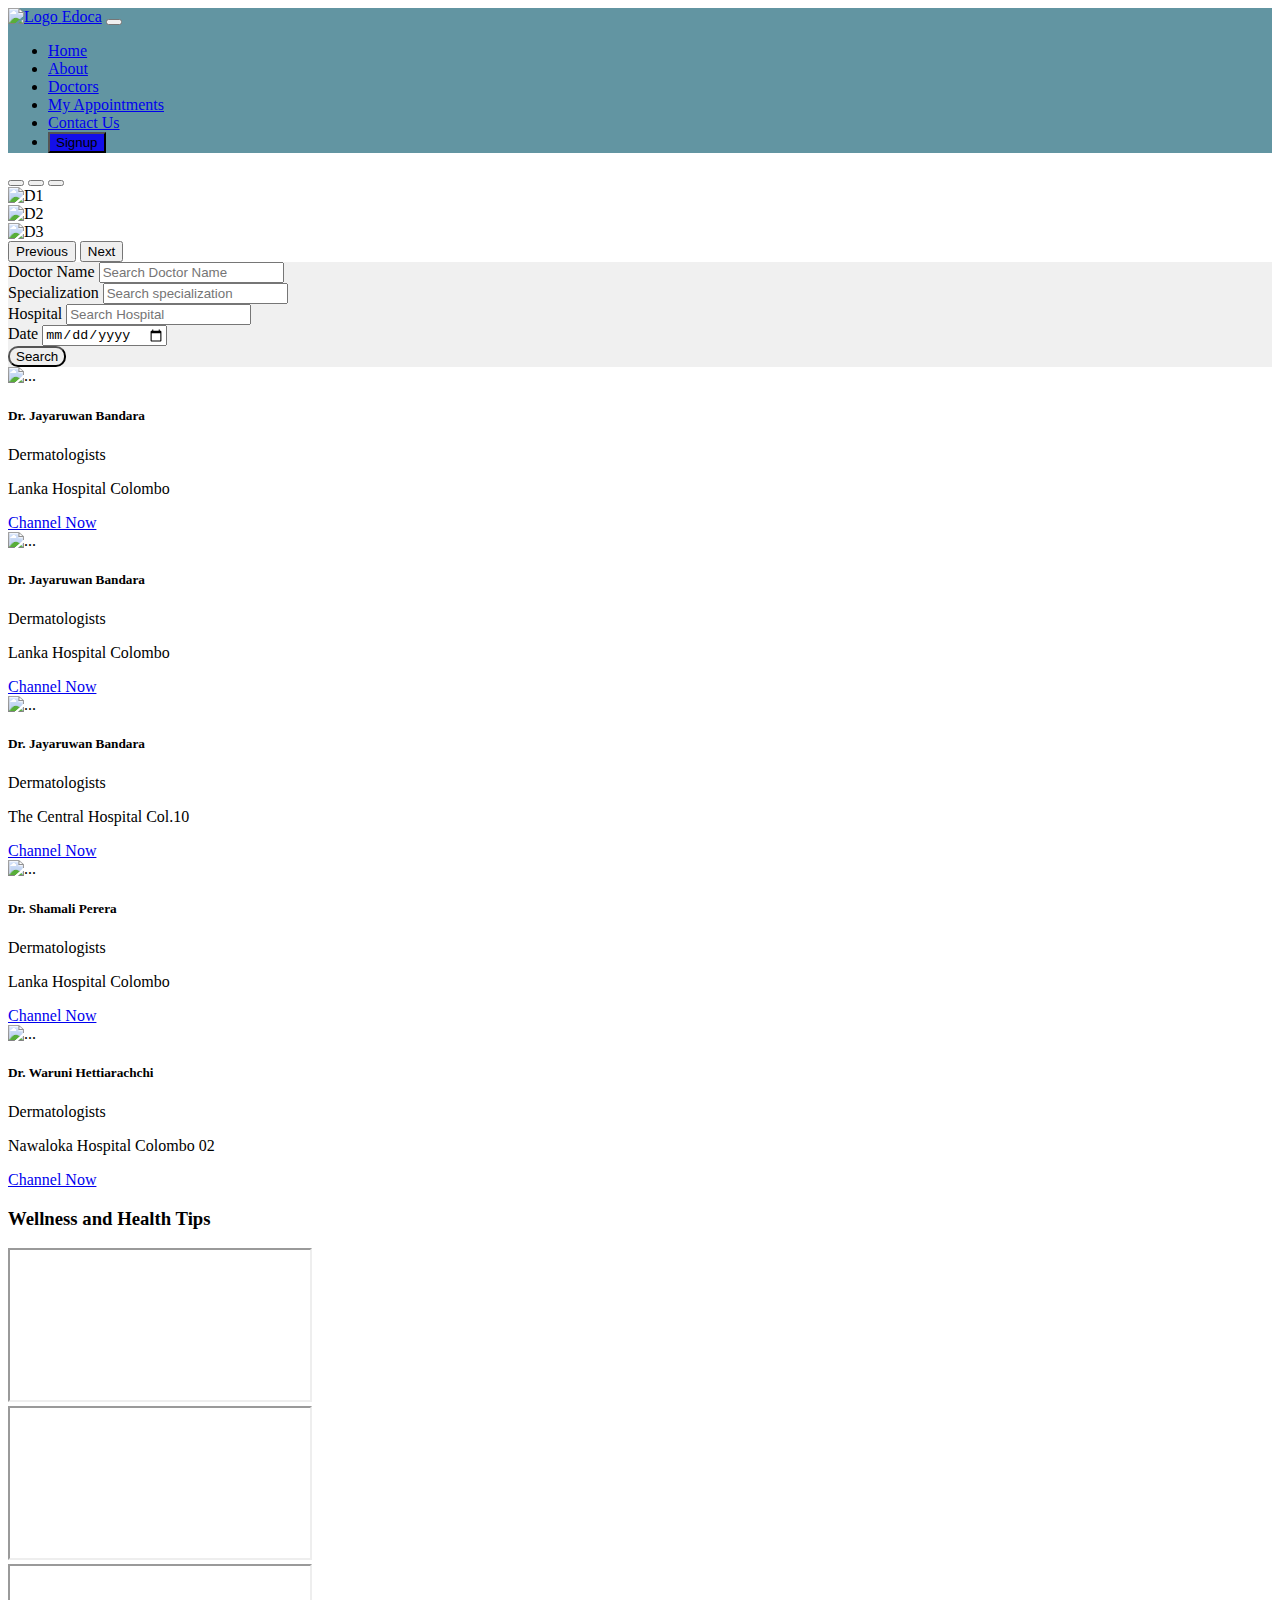
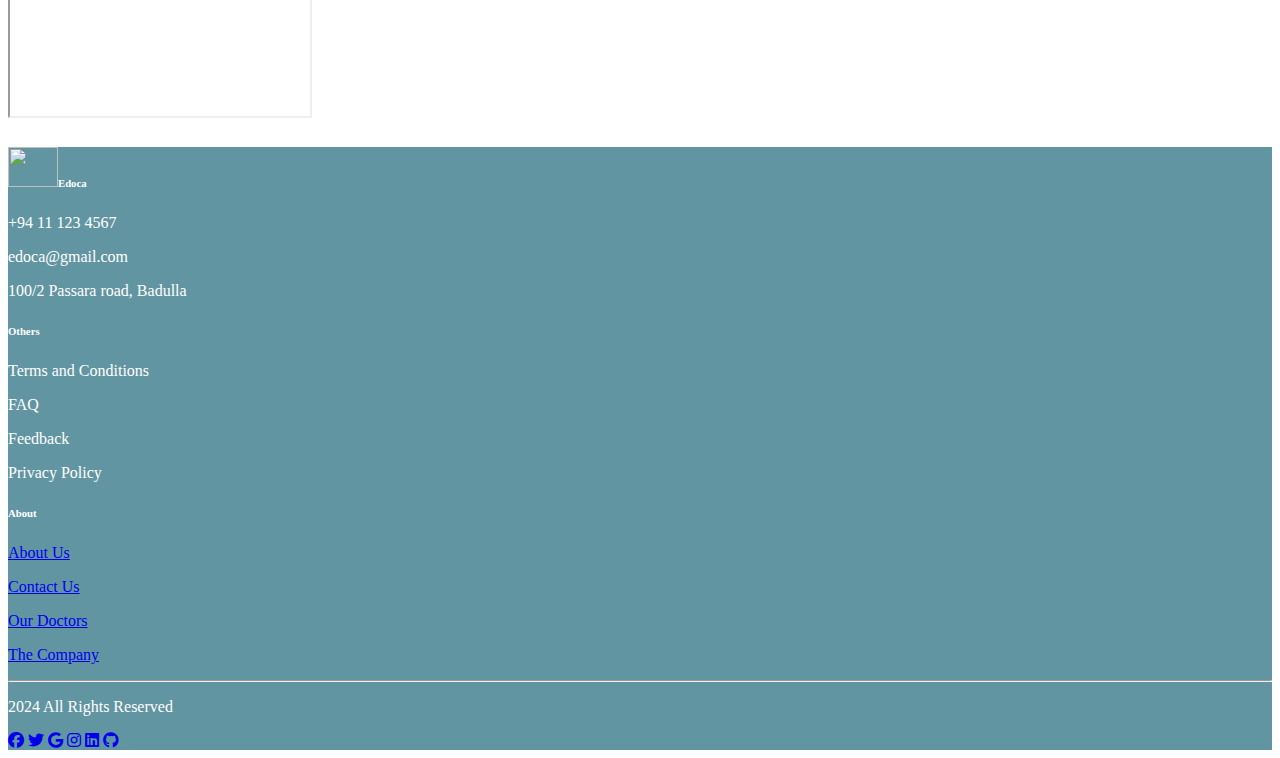
==== index.html @ 1229fc98 "Create index.html" ====
<!DOCTYPE html>
<html lang="en">
<head>
    <meta charset="UTF-8">
    <meta name="viewport" content="width=device-width, initial-scale=1.0">
    <title>Edoca</title>
    <link rel="stylesheet" href="https://cdnjs.cloudflare.com/ajax/libs/font-awesome/6.5.2/css/all.min.css">
    <link rel="stylesheet" href="css/bootstrap.min.css">
    <link rel="stylesheet" href="styles.css">
</head>
<body>
  <nav class="navbar navbar-expand-lg sticky-top" style="background-color: #6295a2;">
    <div class="container">
        <a class="navbar-brand" href="index.html">
          <img src="images/logo.png" alt="Logo" width="50" height="40">
        </a>
        <a class="navbar-brand" href="index.html">Edoca</a>
        <button class="navbar-toggler" type="button" data-bs-toggle="collapse" data-bs-target="#navbarScroll" aria-controls="navbarScroll" aria-expanded="false" aria-label="Toggle navigation">
          <span class="navbar-toggler-icon"></span>
        </button>
          <div class="collapse navbar-collapse" id="navbarScroll">
            <ul class="navbar-nav ms-auto align-items-center">
              <li class="nav-item active">
                <a class="nav-link active" href="index.html">Home</a>
              </li>
              <li class="nav-item">
                <a class="nav-link" href="about.html">About</a>
              </li>
              <li class="nav-item">
                <a class="nav-link" href="doctors.html">Doctors</a>
              </li>
              <li class="nav-item">
                <a class="nav-link" href="my appointments.html">My Appointments</a>
              </li>
              <li class="nav-item">
                <a class="nav-link" href="contact us.html">Contact Us</a>
              </li>
              <li class="nav-item">
                <a class="nav-link" href="signup.html"><button class="btn btn-primary" style="background-color: #130FEA; ">Signup</button></a>
              </li>
            </ul>
          </div>
    </div>
  </nav>

    <div id="carouselExampleIndicators" class="carousel slide carousel-fade container" data-bs-ride="carousel">
      <div class="carousel-indicators">
        <button type="button" data-bs-target="#carouselExampleIndicators" data-bs-slide-to="0" class="active" aria-current="true" aria-label="Slide 1"></button>
        <button type="button" data-bs-target="#carouselExampleIndicators" data-bs-slide-to="1" aria-label="Slide 2"></button>
        <button type="button" data-bs-target="#carouselExampleIndicators" data-bs-slide-to="2" aria-label="Slide 3"></button>
      </div>
      <div class="carousel-inner">
        <div class="carousel-item active" data-bs-interval="3000">
          <img src="images/Doctors 1.jpg" class="d-block w-100" alt="D1">
        </div>
        <div class="carousel-item" data-bs-interval="3000">
          <img src="images/Doctors 2.jpg" class="d-block w-100" alt="D2">
        </div>
        <div class="carousel-item" data-bs-interval="3000">
          <img src="images/Doctors 3.jpg" class="d-block w-100" alt="D3">
        </div>
      </div>
      <button class="carousel-control-prev" type="button" data-bs-target="#carouselExampleIndicators" data-bs-slide="prev">
        <span class="carousel-control-prev-icon" aria-hidden="true"></span>
        <span class="visually-hidden">Previous</span>
      </button>
      <button class="carousel-control-next" type="button" data-bs-target="#carouselExampleIndicators" data-bs-slide="next">
        <span class="carousel-control-next-icon" aria-hidden="true"></span>
        <span class="visually-hidden">Next</span>
      </button>
    </div>
    
    <div class="container mb-4 rounded-3 text-center p-4" style="background-color: #f0f0f0;">
    <form class="row g-3">
      <div class="col-md-3">
        <label for="doctors" class="form-label">Doctor Name</label>
        <input class="form-control" type="text" id="doctor-name" list="doctor-list" placeholder="Search Doctor Name">
      </div>
      <div class="col-md-3">
        <label for="Specializations" class="form-label">Specialization</label>
        <input class="form-control" type="text" id="specialization" list="specialization-list" placeholder="Search specialization">
      </div>
      <div class="col-md-3">
        <label for="hospitals" class="form-label">Hospital</label>
        <input class="form-control" type="text" id="hospital" list="hospital-list" placeholder="Search Hospital">
      </div>
      <div class="col-md-3">
        <label for="date" class="form-label">Date</label>
        <input class="form-control" type="date" id="date">
      </div>
      <div class="col-12 pt-3">
        <button type="submit" class="btn btn-primary" style="--bs-btn-padding-y: 10px;--bs-btn-padding-x: 35px; border-radius: 10px;">Search</button>
      </div>
    </form>
    </div>

    <div class="container mb-4 text-center">
      <div class="row g-4">
        <div class="col-xl-3 col-lg-4 col-md-6 col-sm-12">
          <div class="card h-100">
              <img src="images/d1.png" class="card-img-top rounded-circle" alt="...">
              <div class="card-body">
                  <h5 class="card-title">Dr. Jayaruwan Bandara</h5>
                  <p class="card-text">Dermatologists</p>
                  <p class="card-text">Lanka Hospital Colombo</p>
                  <a href="#" class="btn btn-primary" style="--bs-btn-padding-y: 10px;--bs-btn-padding-x: 35px; border-radius: 10px;">Channel Now</a>
              </div>
          </div>
      </div>
          <div class="col-xl-3 col-lg-4 col-md-6 col-sm-12">
              <div class="card h-100">
                  <img src="images/d2.png" class="card-img-top rounded-circle" alt="...">
                  <div class="card-body">
                      <h5 class="card-title">Dr. Jayaruwan Bandara</h5>
                      <p class="card-text">Dermatologists</p>
                      <p class="card-text">Lanka Hospital Colombo</p>
                      <a href="#" class="btn btn-primary" style="--bs-btn-padding-y: 10px;--bs-btn-padding-x: 35px; border-radius: 10px;">Channel Now</a>
                  </div>
              </div>
          </div>

          <div class="col-xl-3 col-lg-4 col-md-6 col-sm-12">
            <div class="card h-100">
                <img src="images/d3.png" class="card-img-top rounded-circle" alt="...">
                <div class="card-body">
                    <h5 class="card-title">Dr. Jayaruwan Bandara</h5>
                    <p class="card-text">Dermatologists</p>
                    <p class="card-text">The Central Hospital Col.10</p>
                    <a href="#" class="btn btn-primary" style="--bs-btn-padding-y: 10px;--bs-btn-padding-x: 35px; border-radius: 10px;">Channel Now</a>
                </div>
            </div>
        </div>
          <div class="col-xl-3 col-lg-4 col-md-6 col-sm-12">
            <div class="card h-100">
                <img src="images/d4.png" class="card-img-top rounded-circle" alt="...">
                <div class="card-body">
                    <h5 class="card-title">Dr. Shamali Perera</h5>
                    <p class="card-text">Dermatologists</p>
                    <p class="card-text">Lanka Hospital Colombo</p>
                    <a href="#" class="btn btn-primary" style="--bs-btn-padding-y: 10px;--bs-btn-padding-x: 35px; border-radius: 10px;">Channel Now</a>
                </div>
            </div>
        </div>
        <div class="col-xl-3 col-lg-4 col-md-6 col-sm-12">
          <div class="card h-100">
              <img src="images/d5.png" class="card-img-top rounded-circle" alt="...">
              <div class="card-body">
                  <h5 class="card-title">Dr. Waruni Hettiarachchi</h5>
                  <p class="card-text">Dermatologists</p>
                  <p class="card-text">Nawaloka Hospital Colombo 02</p>
                  <a href="#" class="btn btn-primary" style="--bs-btn-padding-y: 10px;--bs-btn-padding-x: 35px; border-radius: 10px;">Channel Now</a>
              </div>
          </div>
      </div>
      </div>
  </div>

  <div class="container mb-4">
    <h3 class="text-center mb-4">Wellness and Health Tips</h3>
    <div class="row g-4">
      <div class="col-xl-4 col-lg-4 col-md-6 col-sm-12">
        <div class="ratio ratio-16x9 rounded-3">
          <iframe src="https://www.youtube.com/embed/zdjWnvbaUZo" title="YouTube video" class="rounded-3" allowfullscreen></iframe>
        </div>
      </div>
      <div class="col-xl-4 col-lg-4 col-md-6 col-sm-12">
        <div class="ratio ratio-16x9 rounded-3">
          <iframe src="https://www.youtube.com/embed/Cg_GW7yhq20" title="YouTube video" class="rounded-3" allowfullscreen></iframe>
        </div>
      </div>
      <div class="col-xl-4 col-lg-4 col-md-6 col-sm-12">
        <div class="ratio ratio-16x9 rounded-3">
          <iframe src="https://www.youtube.com/embed/6ajmuRg2o3Q" title="YouTube video" class="rounded-3" allowfullscreen></iframe>
        </div>
      </div>
    </div>
  </div>

<footer class="text-center text-lg-start pt-sm-1" style="background-color: #6295a2; color: white;">

  <section class="">
    <div class="container text-center text-md-start mt-1">
      <div class="row mt-3">
        <div class="col-md-3 col-lg-4 col-xl-3 mx-auto">
          <h6 class="fw-bold mb-3">
            <img src="images/logo.png" width="50" height="40">Edoca
          </h6>
          <p class="mb-1">+94 11 123 4567</p>
          <p class="mb-1">edoca@gmail.com</p>
          <p class="mb-1">100/2 Passara road, Badulla</p>
        </div>

        <div class="col-md-3 col-lg-2 col-xl-2 mx-auto">
          <h6 class="fw-bold mb-3">Others</h6>
          <p class="mb-1">Terms and Conditions</p>
          <p class="mb-1">FAQ</p>
          <p class="mb-1">Feedback</p>
          <p class="mb-1">Privacy Policy</p>
        </div>

        <div class="col-md-4 col-lg-3 col-xl-3 mx-auto mb-md-0">
          <h6 class="text-uppercase fw-bold mb-3">About</h6>
          <p class="mb-1"><a href="about.html" class="text-reset text-decoration-none">About Us</a></p>
          <p class="mb-1"><a href="contact us.html" class="text-reset text-decoration-none">Contact Us</a></p>
          <p class="mb-1"><a href="doctors.html" class="text-reset text-decoration-none">Our Doctors</a></p>
          <p class="mb-1"><a href="#" class="text-reset text-decoration-none">The Company</a></p>
        </div>
      </div>
    </div>
  </section>
  <section class="d-flex justify-content-center justify-content-lg-between p-4 pt-0 border-bottom">
    <div class="container">
      <hr>
      <div class="d-flex justify-content-between align-items-center">
        <p class="text-start mb-0">2024 All Rights Reserved</p>
        <div class="social-icons">
          <a href="#" class="me-4 text-reset"><i class="fab fa-facebook"></i></a>
          <a href="#" class="me-4 text-reset"><i class="fab fa-twitter"></i></a>
          <a href="#" class="me-4 text-reset"><i class="fab fa-google"></i></a>
          <a href="#" class="me-4 text-reset"><i class="fab fa-instagram"></i></a>
          <a href="#" class="me-4 text-reset"><i class="fab fa-linkedin"></i></a>
          <a href="#" class="me-4 text-reset"><i class="fab fa-github"></i></a>
        </div>
      </div>
    </div>
  </section>
</footer>

  <script src="js/bootstrap.min.js"></script>
</body>
</html>
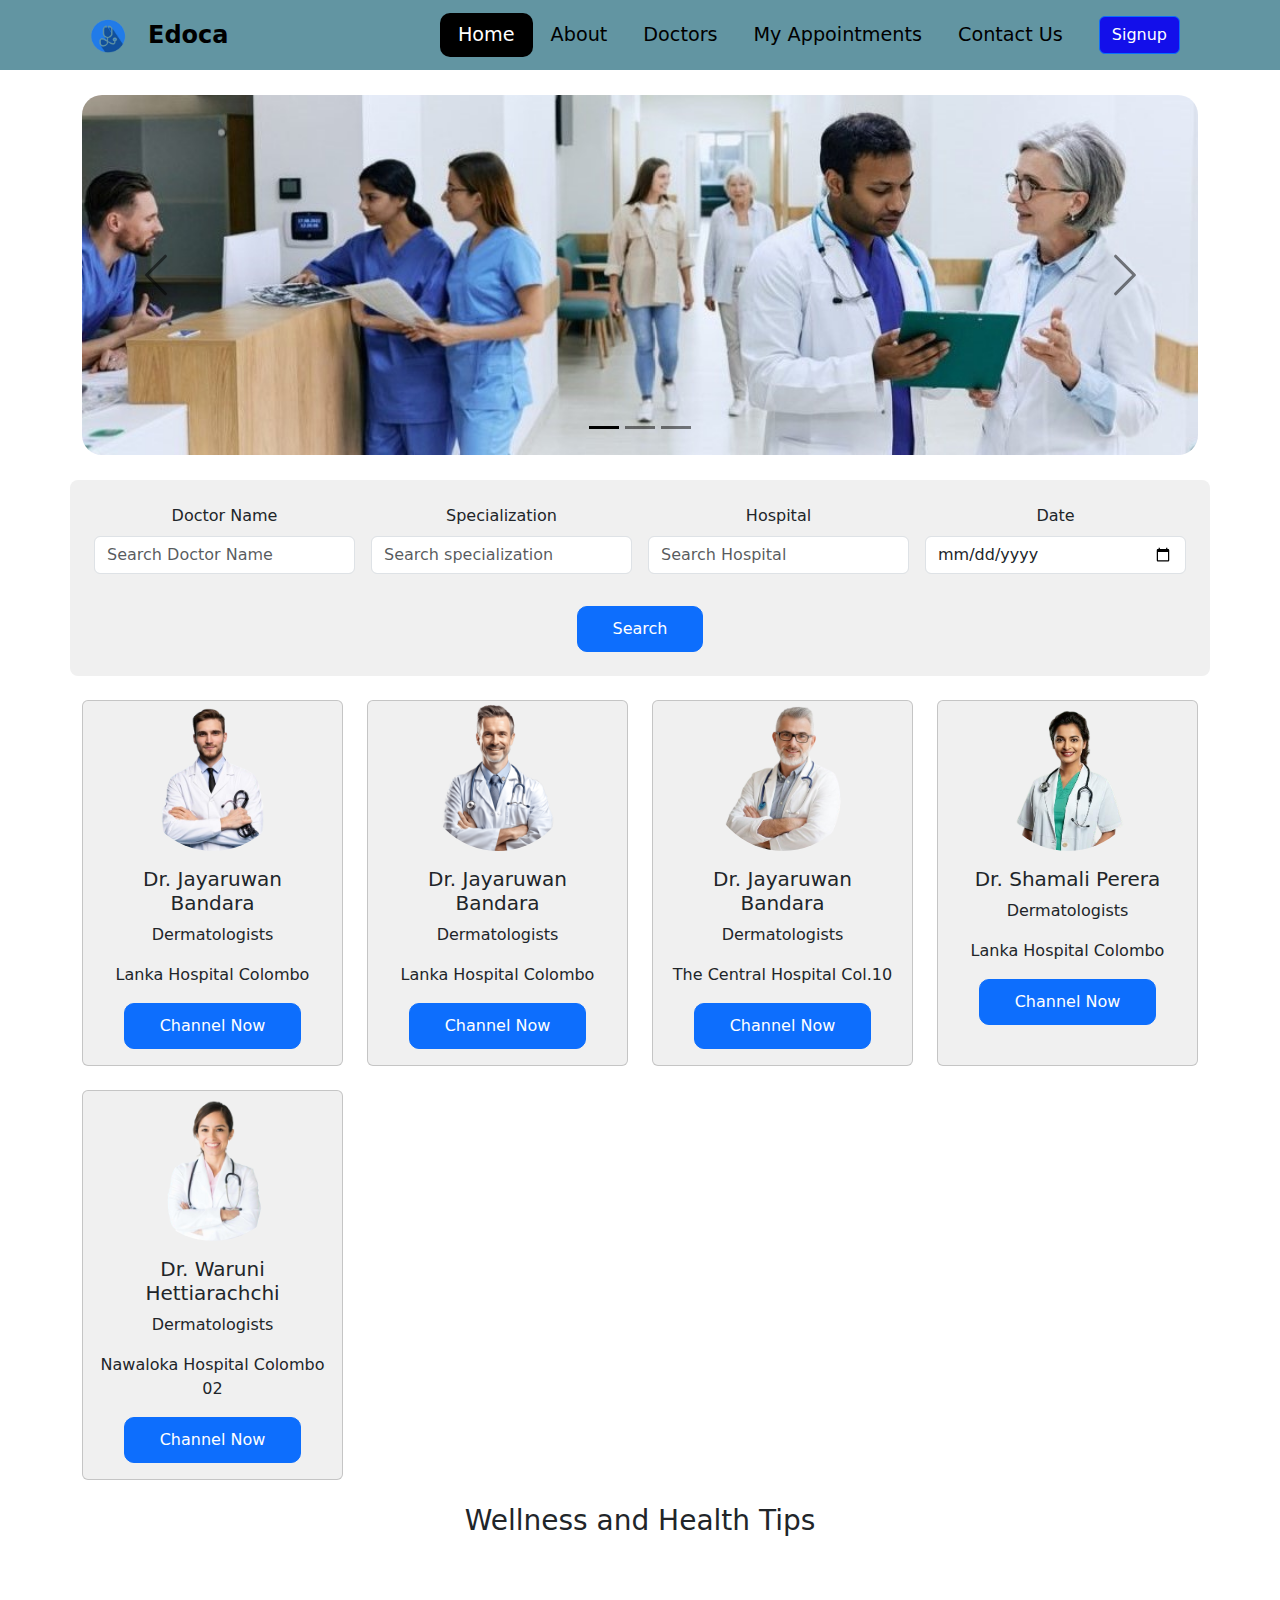
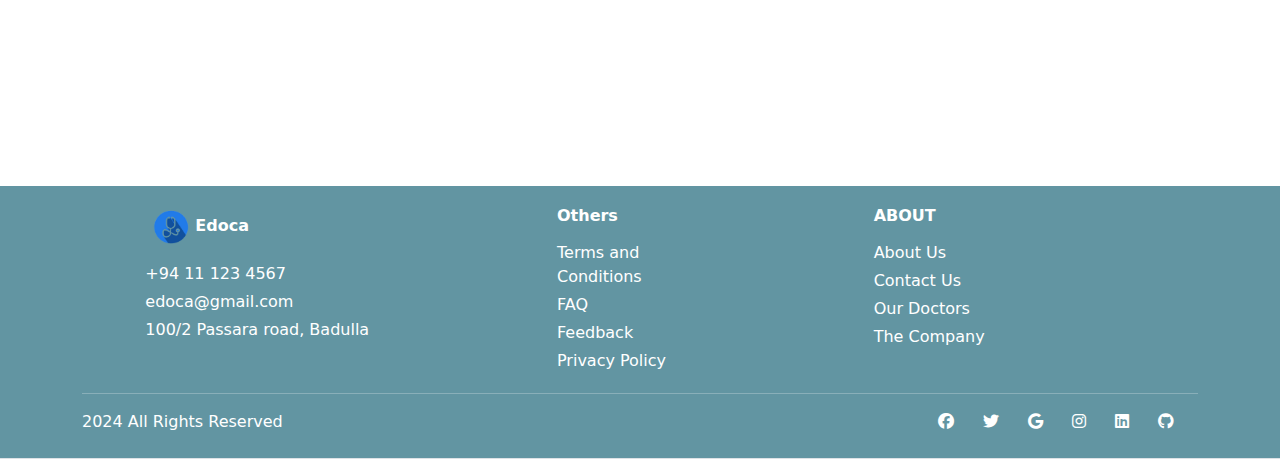
==== commit 450edad0: "Add comments" ====
--- a/index.html
+++ b/index.html
@@ -9,6 +9,9 @@
     <link rel="stylesheet" href="styles.css">
 </head>
 <body>
+
+<!--Navbar-->
+
   <nav class="navbar navbar-expand-lg sticky-top" style="background-color: #6295a2;">
     <div class="container">
         <a class="navbar-brand" href="index.html">
@@ -43,6 +46,8 @@
     </div>
   </nav>
 
+<!--Image slider--> 
+
     <div id="carouselExampleIndicators" class="carousel slide carousel-fade container" data-bs-ride="carousel">
       <div class="carousel-indicators">
         <button type="button" data-bs-target="#carouselExampleIndicators" data-bs-slide-to="0" class="active" aria-current="true" aria-label="Slide 1"></button>
@@ -69,7 +74,10 @@
         <span class="visually-hidden">Next</span>
       </button>
     </div>
-    
+
+
+<!--Doctor Search Form-->
+
     <div class="container mb-4 rounded-3 text-center p-4" style="background-color: #f0f0f0;">
     <form class="row g-3">
       <div class="col-md-3">
@@ -93,6 +101,8 @@
       </div>
     </form>
     </div>
+
+<!--Doctor Searched Details--> 
 
     <div class="container mb-4 text-center">
       <div class="row g-4">
@@ -155,6 +165,8 @@
       </div>
   </div>
 
+<!--Wellness and Health Tips-->
+
   <div class="container mb-4">
     <h3 class="text-center mb-4">Wellness and Health Tips</h3>
     <div class="row g-4">
@@ -175,6 +187,8 @@
       </div>
     </div>
   </div>
+
+<!--Footer-->
 
 <footer class="text-center text-lg-start pt-sm-1" style="background-color: #6295a2; color: white;">
 
--- a/styles.css
+++ b/styles.css
@@ -0,0 +1,59 @@
+
+/*Navbar*/
+.nav-link{
+    font-size: larger;
+    font-weight:normal;
+    color: black;
+}
+
+.nav-link.active {
+    color: white !important;
+}
+.navbar-brand{
+    font-weight: bolder;
+    font-size:x-large;
+}
+.nav-item{
+    padding:0 10px 0 10px;
+    border-radius: 10px;
+}
+
+.nav-item.active {
+    background-color: black;
+}
+
+.nav-link:hover{
+    transition: ease-in-out 300ms;
+    color: white;
+}
+
+.card{
+    background-color: #f0f0f0;
+}
+/*Carousel*/
+.carousel-inner{
+    margin: 25px 0 25px 0;
+    max-height: 360px;
+    border-radius: 20px;
+}
+.carousel-control-prev-icon, .carousel-control-next-icon , .carousel-indicators button{
+    width: 50px;
+    height: 50px;
+    filter: invert(5);
+}
+
+/*Card*/
+
+.card-img-top {
+    width: 150px;  /* Set the width of the image */
+    height: 150px; /* Set the height of the image */
+    object-fit: cover; /* Ensure the image covers the area */
+    margin: 0 auto; /* Center the image horizontally */
+}
+
+/*Footer*/
+.footer-section {
+    display: flex;
+    justify-content: space-between;
+    align-items: center;
+}
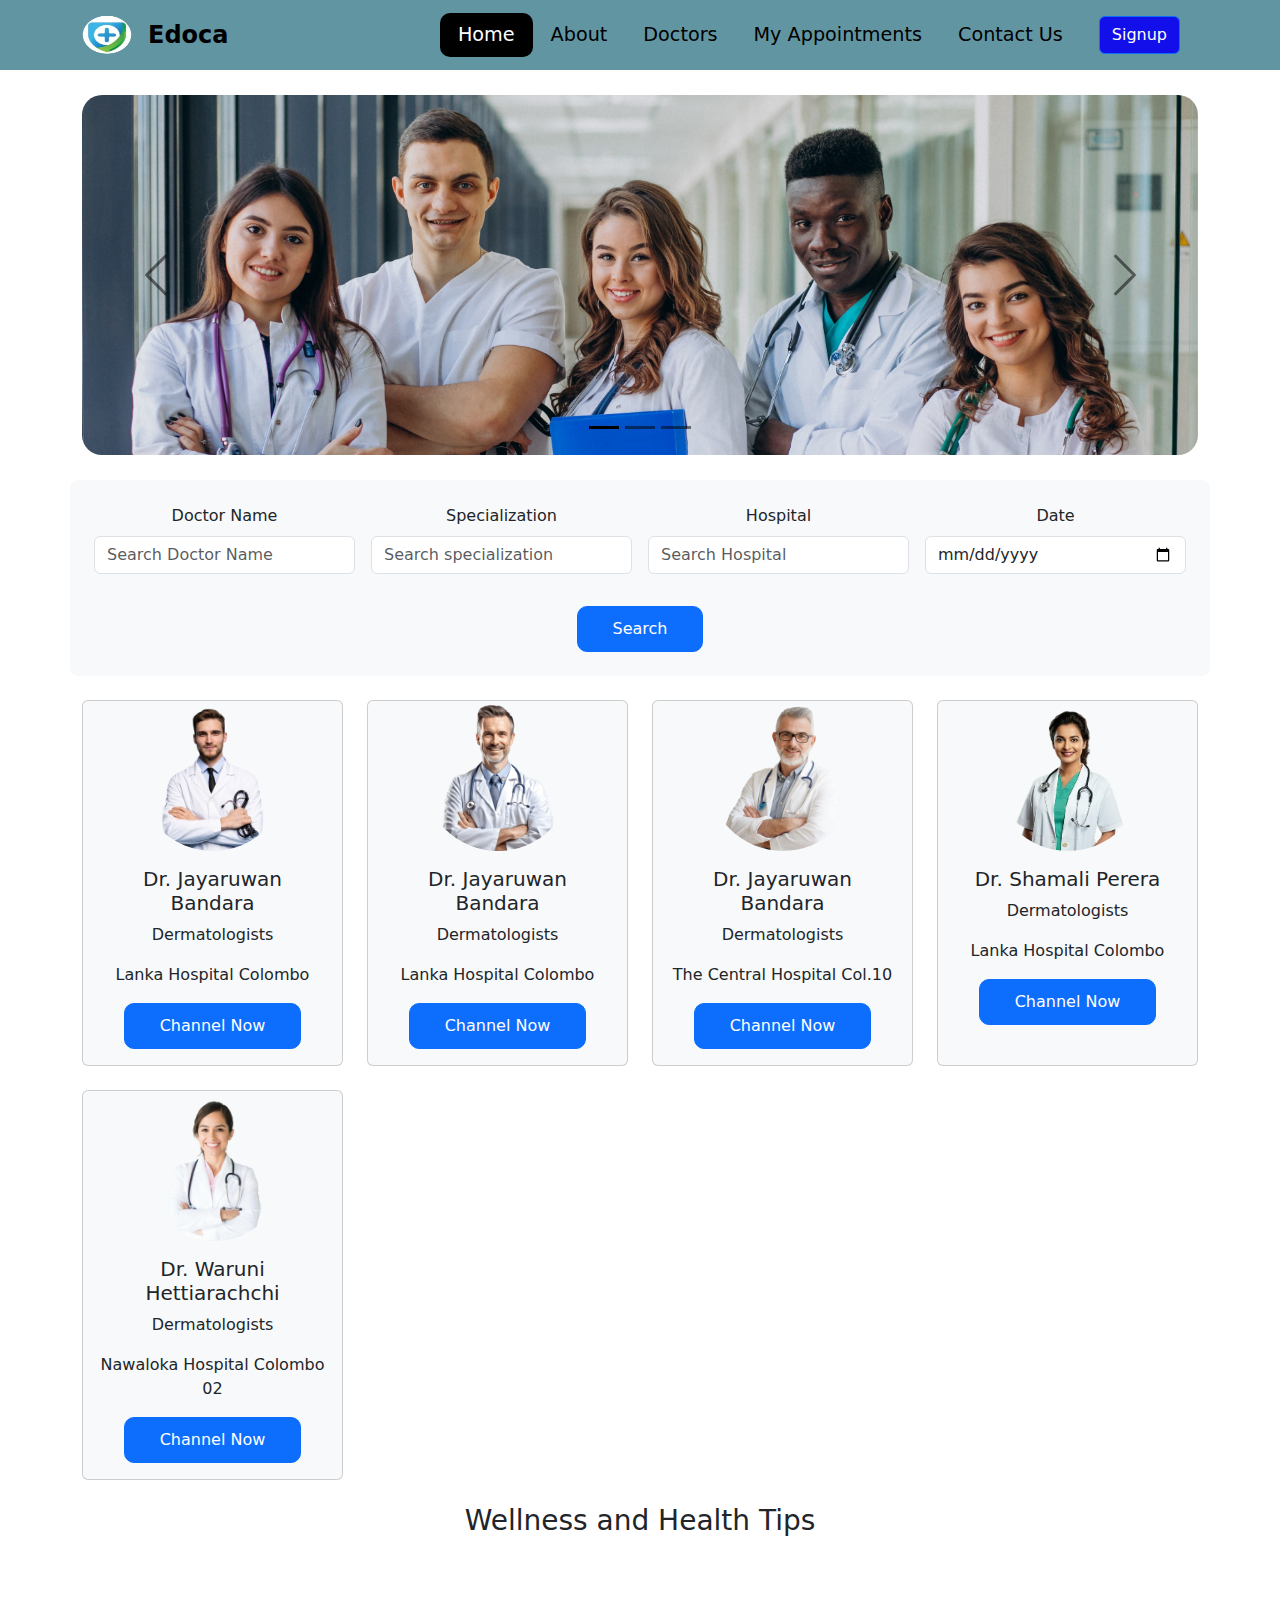
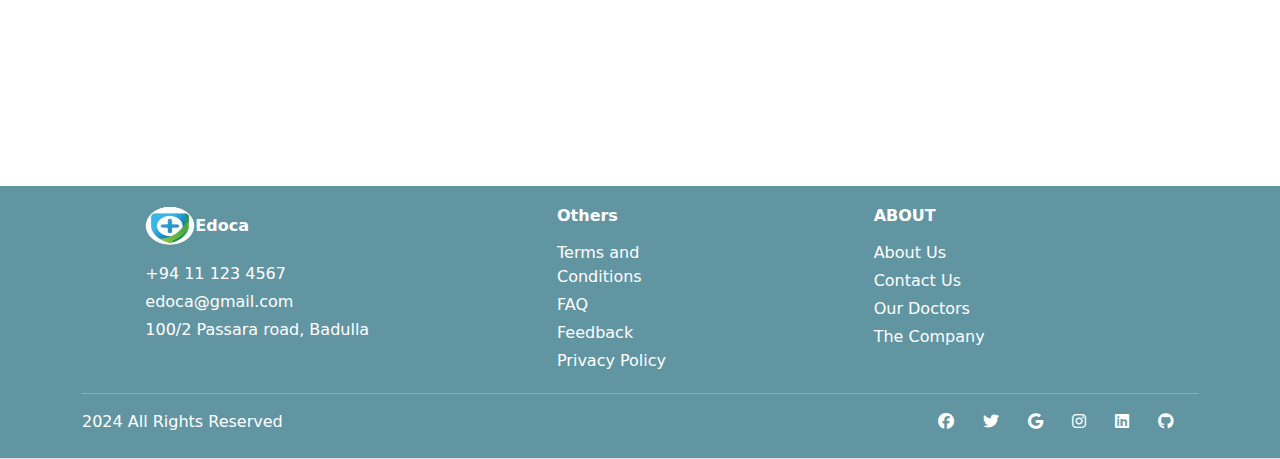
==== commit 8a20f80a: "logo and doctors page" ====
--- a/index.html
+++ b/index.html
@@ -78,7 +78,7 @@
 
 <!--Doctor Search Form-->
 
-    <div class="container mb-4 rounded-3 text-center p-4" style="background-color: #f0f0f0;">
+    <div class="container mb-4 rounded-3 text-center p-4 bg-light">
     <form class="row g-3">
       <div class="col-md-3">
         <label for="doctors" class="form-label">Doctor Name</label>
@@ -107,7 +107,7 @@
     <div class="container mb-4 text-center">
       <div class="row g-4">
         <div class="col-xl-3 col-lg-4 col-md-6 col-sm-12">
-          <div class="card h-100">
+          <div class="card h-100 bg-light">
               <img src="images/d1.png" class="card-img-top rounded-circle" alt="...">
               <div class="card-body">
                   <h5 class="card-title">Dr. Jayaruwan Bandara</h5>
@@ -118,7 +118,7 @@
           </div>
       </div>
           <div class="col-xl-3 col-lg-4 col-md-6 col-sm-12">
-              <div class="card h-100">
+              <div class="card h-100 bg-light">
                   <img src="images/d2.png" class="card-img-top rounded-circle" alt="...">
                   <div class="card-body">
                       <h5 class="card-title">Dr. Jayaruwan Bandara</h5>
@@ -130,7 +130,7 @@
           </div>
 
           <div class="col-xl-3 col-lg-4 col-md-6 col-sm-12">
-            <div class="card h-100">
+            <div class="card h-100 bg-light">
                 <img src="images/d3.png" class="card-img-top rounded-circle" alt="...">
                 <div class="card-body">
                     <h5 class="card-title">Dr. Jayaruwan Bandara</h5>
@@ -141,7 +141,7 @@
             </div>
         </div>
           <div class="col-xl-3 col-lg-4 col-md-6 col-sm-12">
-            <div class="card h-100">
+            <div class="card h-100 bg-light">
                 <img src="images/d4.png" class="card-img-top rounded-circle" alt="...">
                 <div class="card-body">
                     <h5 class="card-title">Dr. Shamali Perera</h5>
@@ -152,7 +152,7 @@
             </div>
         </div>
         <div class="col-xl-3 col-lg-4 col-md-6 col-sm-12">
-          <div class="card h-100">
+          <div class="card h-100 bg-light">
               <img src="images/d5.png" class="card-img-top rounded-circle" alt="...">
               <div class="card-body">
                   <h5 class="card-title">Dr. Waruni Hettiarachchi</h5>
--- a/styles.css
+++ b/styles.css
@@ -50,6 +50,11 @@
     object-fit: cover; /* Ensure the image covers the area */
     margin: 0 auto; /* Center the image horizontally */
 }
+.card:hover {
+    transform: scale(1.05);
+    transition: transform 0.3s ease;
+   background-color: #f0f0f0 !important;
+  }
 
 /*Footer*/
 .footer-section {
